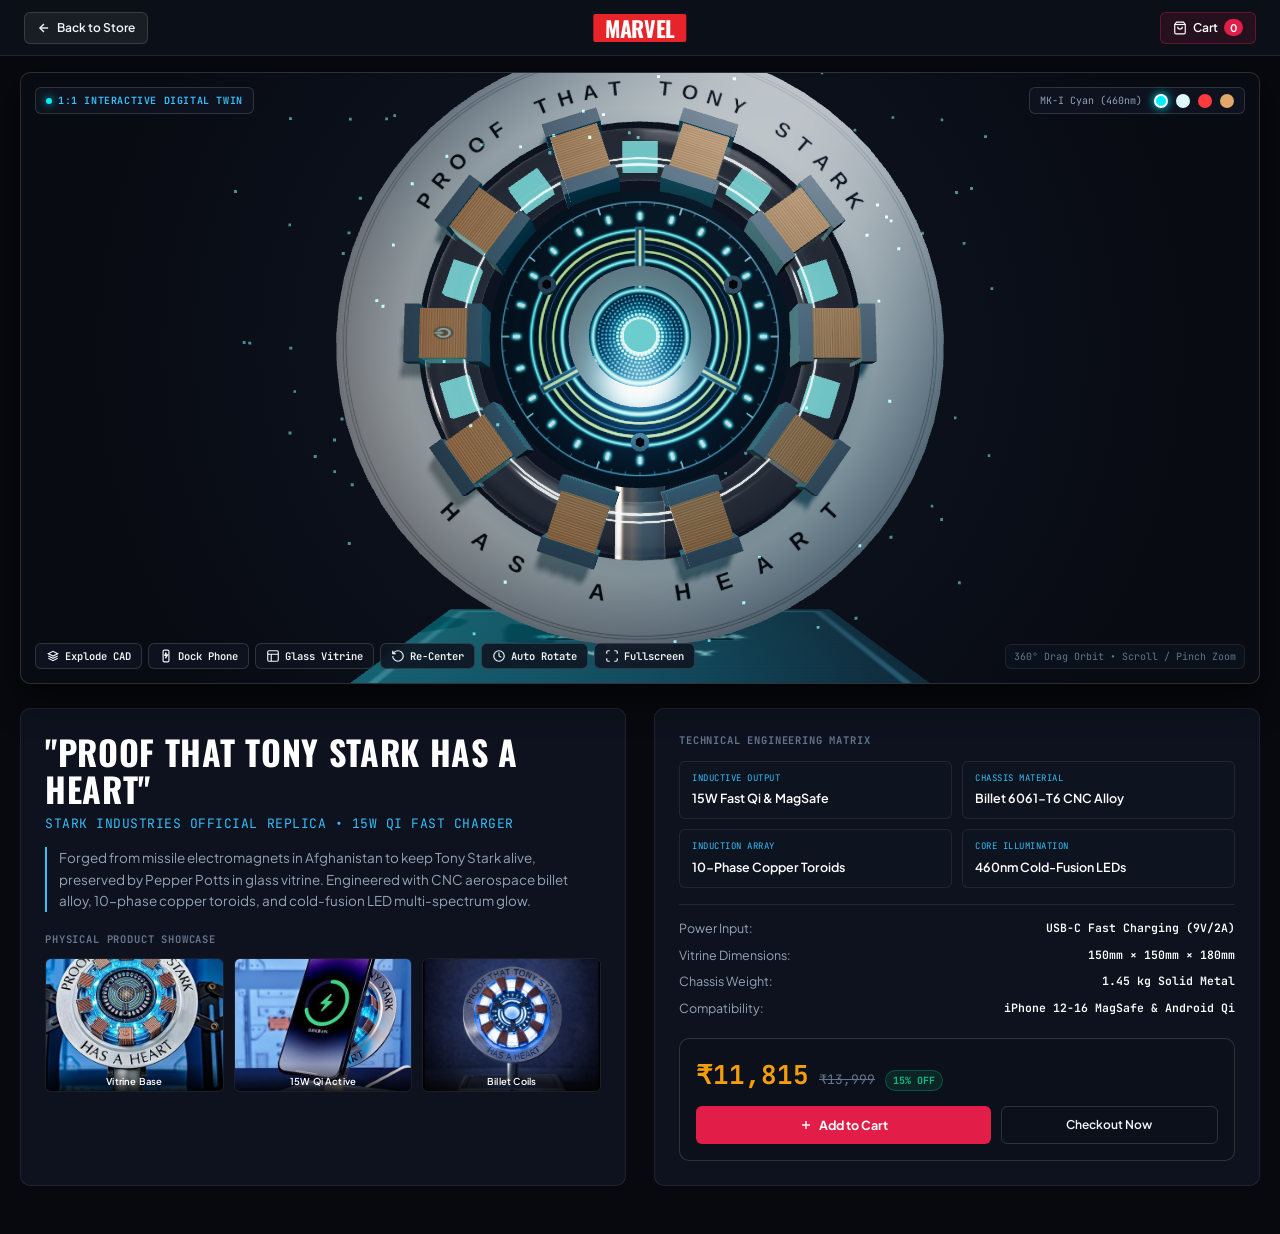
==== arc-reactor-3d.html @ 04ea58f2 "Refine header spacing, transparent collectibles bg, replace movie characters with catalogue, remove " ====
<!DOCTYPE html>
<html lang="en" dir="ltr">
<head>
  <meta charset="UTF-8" />
  <meta name="viewport" content="width=device-width, initial-scale=1.0, maximum-scale=1.0, user-scalable=no, viewport-fit=cover" />
  <title>Mark I Arc Reactor 1:1 3D Experience — Marvel Studios Collectibles</title>
  <meta name="description" content="Interactive 1:1 3D digital twin of Tony Stark's Mark I Arc Reactor wireless charger with CAD exploded view, vitrine display case, and multi-spectrum cold fusion illumination." />

  <!-- Favicon -->
  <link rel="icon" type="image/svg+xml" href="data:image/svg+xml,<svg xmlns='http://www.w3.org/2000/svg' viewBox='0 0 24 24' fill='%23e11b23'><rect width='24' height='24' rx='4' fill='%23e11b23'/><text x='12' y='16' font-size='12' font-weight='bold' fill='white' text-anchor='middle' font-family='sans-serif'>M</text></svg>" />

  <!-- Google Fonts: Bebas Neue, Oswald, Plus Jakarta Sans, Syne, JetBrains Mono -->
  <link rel="preconnect" href="https://fonts.googleapis.com">
  <link rel="preconnect" href="https://fonts.gstatic.com" crossorigin>
  <link href="https://fonts.googleapis.com/css2?family=Bebas+Neue&family=JetBrains+Mono:wght@400;500;600;700&family=Oswald:wght@500;600;700;800&family=Plus+Jakarta+Sans:wght@300;400;500;600;700;800&family=Syne:wght@600;700;800&display=swap" rel="stylesheet">

  <!-- Three.js & OrbitControls for 3D Arc Reactor Showcase -->
  <script src="assets/js/three.min.js"></script>
  <script src="assets/js/OrbitControls.js"></script>
  <script src="assets/js/arc-reactor-3d.js"></script>

  <style>
    :root {
      --bg-dark: #07090e;
      --bg-surface: rgba(12, 16, 25, 0.94);
      --bg-card: #0d121e;
      --accent-gold: #f59e0b;
      --accent-blue: #38bdf8;
      --accent-red: #e11d48;
      --accent-red-hover: #be123c;
      --text-pure: #ffffff;
      --text-main: #f1f5f9;
      --text-muted: #94a3b8;
      --text-dim: #64748b;
      --border-subtle: rgba(255, 255, 255, 0.08);
      --border-light: rgba(255, 255, 255, 0.14);
      --font-sans: 'Plus Jakarta Sans', -apple-system, BlinkMacSystemFont, sans-serif;
      --font-marvel: 'Oswald', 'Bebas Neue', 'Impact', sans-serif;
      --font-mono: 'JetBrains Mono', monospace;
      --radius-sm: 6px;
      --radius-md: 10px;
    }

    *, *::before, *::after {
      box-sizing: border-box;
      margin: 0;
      padding: 0;
    }

    body {
      background-color: var(--bg-dark);
      color: var(--text-main);
      font-family: var(--font-sans);
      font-size: 14px;
      line-height: 1.5;
      -webkit-font-smoothing: antialiased;
      min-height: 100vh;
      overflow-x: hidden;
    }

    /* Top Navigation Bar */
    .top-nav {
      position: sticky;
      top: 0;
      z-index: 100;
      background: var(--bg-surface);
      backdrop-filter: blur(20px);
      -webkit-backdrop-filter: blur(20px);
      border-bottom: 1px solid var(--border-subtle);
      height: 56px;
      display: flex;
      align-items: center;
      padding: 0 1.5rem;
    }
    .top-nav-inner {
      max-width: 1440px;
      width: 100%;
      margin: 0 auto;
      display: flex;
      align-items: center;
      justify-content: space-between;
      position: relative;
    }

    .btn-back-store {
      display: inline-flex;
      align-items: center;
      gap: 6px;
      background: rgba(255, 255, 255, 0.06);
      border: 1px solid var(--border-light);
      color: var(--text-main);
      font-family: var(--font-sans);
      font-size: 12px;
      font-weight: 600;
      text-decoration: none;
      padding: 6px 12px;
      border-radius: var(--radius-sm);
      transition: background 0.2s ease, border-color 0.2s ease, color 0.2s ease;
    }
    .btn-back-store:hover {
      background: rgba(255, 255, 255, 0.12);
      border-color: rgba(255, 255, 255, 0.3);
      color: #fff;
    }

    .brand-marvel-logo {
      background: #e62429;
      color: #fff;
      font-family: var(--font-marvel);
      font-size: 22px;
      font-weight: 800;
      letter-spacing: -0.02em;
      padding: 3px 12px;
      line-height: 1;
      text-decoration: none;
      border-radius: 2px;
      position: absolute;
      left: 50%;
      transform: translateX(-50%);
    }

    .btn-cart-nav {
      display: inline-flex;
      align-items: center;
      gap: 6px;
      background: rgba(225, 29, 72, 0.12);
      border: 1px solid rgba(225, 29, 72, 0.35);
      color: #fff;
      padding: 6px 12px;
      border-radius: var(--radius-sm);
      text-decoration: none;
      font-size: 12px;
      font-weight: 600;
      transition: background 0.2s ease;
    }
    .btn-cart-nav:hover {
      background: rgba(225, 29, 72, 0.25);
    }
    .cart-count {
      background: var(--accent-red);
      color: #fff;
      font-size: 10.5px;
      font-weight: 700;
      padding: 1px 6px;
      border-radius: 999px;
    }

    /* Big Screen 3D Stage Section */
    .stage-section {
      max-width: 1440px;
      margin: 0 auto;
      padding: 16px 20px 24px 20px;
    }

    .big-3d-card {
      position: relative;
      width: 100%;
      height: 68vh;
      min-height: 480px;
      max-height: 820px;
      background: radial-gradient(circle at 50% 45%, #0f1626 0%, #080b12 80%);
      border: 1px solid var(--border-light);
      border-radius: var(--radius-md);
      overflow: hidden;
      box-shadow: 0 12px 36px rgba(0, 0, 0, 0.65);
    }

    .big-3d-canvas-wrap {
      width: 100%;
      height: 100%;
      position: absolute;
      inset: 0;
      cursor: grab;
    }
    .big-3d-canvas-wrap:active {
      cursor: grabbing;
    }

    /* Top HUD in 3D Stage */
    .stage-top-hud {
      position: absolute;
      top: 14px;
      left: 14px;
      right: 14px;
      display: flex;
      justify-content: space-between;
      align-items: center;
      z-index: 10;
      pointer-events: none;
      flex-wrap: wrap;
      gap: 10px;
    }
    .stage-status-badge {
      display: inline-flex;
      align-items: center;
      gap: 6px;
      background: rgba(14, 20, 32, 0.88);
      border: 1px solid var(--border-light);
      padding: 5px 10px;
      border-radius: var(--radius-sm);
      font-family: var(--font-mono);
      font-size: 10px;
      font-weight: 700;
      color: var(--accent-blue);
      letter-spacing: 0.06em;
      pointer-events: auto;
    }
    .status-pulse-dot {
      width: 6px;
      height: 6px;
      border-radius: 50%;
      background: #00f0ff;
      box-shadow: 0 0 8px #00f0ff;
      animation: pulseAnim 1.6s infinite ease-in-out;
    }
    @keyframes pulseAnim {
      0%, 100% { opacity: 1; transform: scale(1); }
      50% { opacity: 0.4; transform: scale(0.85); }
    }

    .stage-spectrum-dock {
      display: inline-flex;
      align-items: center;
      gap: 8px;
      background: rgba(14, 20, 32, 0.88);
      border: 1px solid var(--border-light);
      padding: 5px 10px;
      border-radius: var(--radius-sm);
      pointer-events: auto;
    }
    .spectrum-title {
      font-family: var(--font-mono);
      font-size: 10px;
      color: var(--text-muted);
      margin-right: 4px;
    }
    .spectrum-dot {
      width: 14px;
      height: 14px;
      border-radius: 50%;
      border: 2px solid transparent;
      cursor: pointer;
      transition: transform 0.2s, border-color 0.2s;
    }
    .spectrum-dot:hover {
      transform: scale(1.2);
    }
    .spectrum-dot.active {
      border-color: #ffffff;
      box-shadow: 0 0 10px currentColor;
    }

    /* Bottom HUD Tools Dock */
    .stage-bottom-hud {
      position: absolute;
      bottom: 14px;
      left: 14px;
      right: 14px;
      display: flex;
      justify-content: space-between;
      align-items: center;
      z-index: 10;
      pointer-events: none;
      flex-wrap: wrap;
      gap: 8px;
    }
    .stage-tools-group {
      display: inline-flex;
      align-items: center;
      gap: 6px;
      pointer-events: auto;
      flex-wrap: wrap;
    }
    .stage-btn-tool {
      display: inline-flex;
      align-items: center;
      gap: 5px;
      padding: 5px 10px;
      border-radius: var(--radius-sm);
      background: rgba(14, 20, 32, 0.88);
      backdrop-filter: blur(10px);
      -webkit-backdrop-filter: blur(10px);
      border: 1px solid var(--border-light);
      color: var(--text-main);
      font-family: var(--font-mono);
      font-size: 10.5px;
      font-weight: 600;
      cursor: pointer;
      transition: all 0.2s ease;
    }
    .stage-btn-tool:hover {
      background: rgba(22, 32, 54, 0.95);
      border-color: var(--accent-blue);
      color: #fff;
    }
    .stage-btn-tool.active {
      background: rgba(56, 189, 248, 0.16);
      border-color: var(--accent-blue);
      color: var(--accent-blue);
      box-shadow: 0 0 10px rgba(56, 189, 248, 0.3);
    }

    .stage-hint-cue {
      font-family: var(--font-mono);
      font-size: 10px;
      color: var(--text-dim);
      background: rgba(14, 20, 32, 0.7);
      padding: 4px 8px;
      border-radius: var(--radius-sm);
      border: 1px solid var(--border-subtle);
    }

    /* Details Breakdown Below 3D Stage */
    .details-section {
      max-width: 1440px;
      margin: 0 auto;
      padding: 0 20px 48px 20px;
      display: grid;
      grid-template-columns: 1fr 1fr;
      gap: 28px;
    }
    @media (max-width: 900px) {
      .details-section {
        grid-template-columns: 1fr;
        gap: 20px;
      }
      .big-3d-card {
        height: 52vh;
        min-height: 380px;
      }
    }

    .details-left-col {
      background: var(--bg-card);
      border: 1px solid var(--border-subtle);
      border-radius: var(--radius-md);
      padding: 24px;
    }
    .details-main-title {
      font-family: var(--font-marvel);
      font-size: clamp(26px, 4vw, 34px);
      font-weight: 700;
      color: #fff;
      line-height: 1.1;
      margin-bottom: 6px;
      letter-spacing: 0.02em;
    }
    .details-sub {
      font-size: 13px;
      color: var(--accent-blue);
      font-family: var(--font-mono);
      margin-bottom: 14px;
      text-transform: uppercase;
      letter-spacing: 0.04em;
    }
    .details-story {
      font-size: 13.5px;
      color: var(--text-muted);
      line-height: 1.6;
      margin-bottom: 20px;
      padding-left: 12px;
      border-left: 2px solid var(--accent-blue);
    }

    /* Mini Gallery on Details Page */
    .details-gallery-title {
      font-family: var(--font-mono);
      font-size: 10.5px;
      font-weight: 700;
      color: var(--text-dim);
      letter-spacing: 0.08em;
      text-transform: uppercase;
      margin-bottom: 10px;
    }
    .details-gallery-grid {
      display: grid;
      grid-template-columns: repeat(3, 1fr);
      gap: 10px;
    }
    .details-thumb-card {
      position: relative;
      aspect-ratio: 4 / 3;
      border-radius: var(--radius-sm);
      overflow: hidden;
      background: #090c14;
      border: 1px solid var(--border-subtle);
    }
    .details-thumb-card img {
      width: 100%;
      height: 100%;
      object-fit: cover;
      display: block;
      transition: transform 0.3s ease;
    }
    .details-thumb-card:hover img {
      transform: scale(1.08);
    }
    .details-thumb-tag {
      position: absolute;
      bottom: 0;
      left: 0;
      right: 0;
      background: linear-gradient(to top, rgba(0,0,0,0.85) 0%, transparent 100%);
      color: #fff;
      font-size: 9.5px;
      font-weight: 600;
      text-align: center;
      padding: 10px 2px 3px 2px;
      letter-spacing: 0.02em;
      font-family: var(--font-sans);
    }

    /* Right Column: Engineering Specs & Purchase */
    .details-right-col {
      background: var(--bg-card);
      border: 1px solid var(--border-subtle);
      border-radius: var(--radius-md);
      padding: 24px;
      display: flex;
      flex-direction: column;
      justify-content: space-between;
      gap: 20px;
    }

    .specs-matrix {
      display: grid;
      grid-template-columns: repeat(2, 1fr);
      gap: 10px;
    }
    .spec-item {
      background: rgba(14, 20, 32, 0.72);
      border: 1px solid var(--border-subtle);
      border-radius: var(--radius-sm);
      padding: 10px 12px;
    }
    .spec-tag {
      font-family: var(--font-mono);
      font-size: 9px;
      color: var(--accent-blue);
      letter-spacing: 0.5px;
      text-transform: uppercase;
      display: block;
      margin-bottom: 2px;
    }
    .spec-val {
      font-family: var(--font-sans);
      font-size: 12.5px;
      font-weight: 600;
      color: var(--text-pure);
    }

    .tech-list {
      list-style: none;
      display: flex;
      flex-direction: column;
      gap: 8px;
      font-size: 12.5px;
      color: var(--text-muted);
      border-top: 1px solid var(--border-subtle);
      padding-top: 14px;
    }
    .tech-list li {
      display: flex;
      justify-content: space-between;
    }
    .tech-list li span:last-child {
      color: #fff;
      font-weight: 600;
      font-family: var(--font-mono);
      font-size: 11.5px;
    }

    /* Purchase Box */
    .purchase-box {
      background: rgba(12, 17, 27, 0.85);
      border: 1px solid var(--border-light);
      border-radius: var(--radius-md);
      padding: 16px;
    }
    .price-row {
      display: flex;
      align-items: baseline;
      gap: 10px;
      margin-bottom: 12px;
    }
    .curr-price {
      font-family: var(--font-mono);
      font-size: 26px;
      font-weight: 700;
      color: var(--accent-gold);
    }
    .mrp-price {
      font-family: var(--font-mono);
      font-size: 13px;
      color: var(--text-dim);
      text-decoration: line-through;
    }
    .discount-pill {
      font-family: var(--font-mono);
      font-size: 10px;
      font-weight: 700;
      color: #10b981;
      background: rgba(16, 185, 129, 0.12);
      border: 1px solid rgba(16, 185, 129, 0.3);
      padding: 2px 7px;
      border-radius: 999px;
    }

    .action-row {
      display: flex;
      gap: 10px;
    }
    .btn-buy-primary {
      flex: 1.4;
      display: inline-flex;
      align-items: center;
      justify-content: center;
      gap: 6px;
      padding: 9px 16px;
      border-radius: var(--radius-sm);
      background: var(--accent-red);
      color: #ffffff;
      border: none;
      font-family: var(--font-sans);
      font-size: 12.5px;
      font-weight: 700;
      cursor: pointer;
      transition: background 0.2s ease, box-shadow 0.2s ease;
      text-decoration: none;
    }
    .btn-buy-primary:hover {
      background: var(--accent-red-hover);
      box-shadow: 0 0 16px rgba(225, 29, 72, 0.4);
    }

    .btn-buy-secondary {
      flex: 1;
      display: inline-flex;
      align-items: center;
      justify-content: center;
      gap: 6px;
      padding: 9px 14px;
      border-radius: var(--radius-sm);
      background: transparent;
      color: var(--text-main);
      border: 1px solid var(--border-light);
      font-family: var(--font-sans);
      font-size: 12px;
      font-weight: 600;
      cursor: pointer;
      text-decoration: none;
      transition: border-color 0.2s ease, color 0.2s ease;
    }
    .btn-buy-secondary:hover {
      border-color: var(--accent-blue);
      color: var(--accent-blue);
    }

    /* Toast Notification */
    .hud-toast {
      position: fixed;
      bottom: 24px;
      right: 24px;
      background: #111827;
      color: #ffffff;
      border: 1px solid rgba(56, 189, 248, 0.4);
      padding: 10px 18px;
      border-radius: var(--radius-sm);
      font-size: 12.5px;
      font-weight: 600;
      box-shadow: 0 8px 24px rgba(0, 0, 0, 0.6);
      z-index: 500;
      opacity: 0;
      pointer-events: none;
      transform: translateY(12px);
      transition: opacity 0.25s ease, transform 0.25s ease;
    }
    .hud-toast.active {
      opacity: 1;
      transform: translateY(0);
      pointer-events: auto;
    }
  </style>
</head>
<body>

  <!-- Top Navigation Header -->
  <nav class="top-nav">
    <div class="top-nav-inner">
      <a href="index.html#hero3dSection" class="btn-back-store" title="Return to Marvel Store">
        <svg width="14" height="14" viewBox="0 0 24 24" fill="none" stroke="currentColor" stroke-width="2.4"><line x1="19" y1="12" x2="5" y2="12"></line><polyline points="12 19 5 12 12 5"></polyline></svg>
        <span>Back to Store</span>
      </a>

      <a href="index.html" class="brand-marvel-logo" aria-label="Marvel Store Home">
        MARVEL
      </a>

      <a href="cart.html" class="btn-cart-nav" title="View Cart">
        <svg width="14" height="14" viewBox="0 0 24 24" fill="none" stroke="currentColor" stroke-width="2"><path d="M6 2L3 6v14a2 2 0 0 0 2 2h14a2 2 0 0 0 2-2V6l-3-4z"></path><line x1="3" y1="6" x2="21" y2="6"></line><path d="M16 10a4 4 0 0 1-8 0"></path></svg>
        <span>Cart</span>
        <span class="cart-count" id="cartCountBadge">0</span>
      </a>
    </div>
  </nav>

  <!-- Big Screen 3D Stage Section -->
  <section class="stage-section">
    <div class="big-3d-card" id="big3dCard">
      
      <!-- Three.js Canvas Container -->
      <div id="arc3dCanvasContainer" class="big-3d-canvas-wrap"></div>

      <!-- Top HUD in 3D Stage -->
      <div class="stage-top-hud">
        <div class="stage-status-badge">
          <span class="status-pulse-dot"></span>
          <span>1:1 INTERACTIVE DIGITAL TWIN</span>
        </div>

        <!-- Color Spectrum Selector -->
        <div class="stage-spectrum-dock">
          <span class="spectrum-title" id="arcSpectrumName">MK-I Cyan (460nm)</span>
          <button class="spectrum-dot active" data-mode="classic" style="background:#00f0ff; color:#00f0ff;" title="MK-I Cyan (460nm)" onclick="ArcReactor3D.setColorMode('classic')"></button>
          <button class="spectrum-dot" data-mode="vibranium" style="background:#dff9fb; color:#dff9fb;" title="Overdrive White-Blue" onclick="ArcReactor3D.setColorMode('vibranium')"></button>
          <button class="spectrum-dot" data-mode="nanotech" style="background:#ff3b3b; color:#ff3b3b;" title="MK-85 Nano Crimson" onclick="ArcReactor3D.setColorMode('nanotech')"></button>
          <button class="spectrum-dot" data-mode="stealth" style="background:#e2a86a; color:#e2a86a;" title="Tungsten Amber" onclick="ArcReactor3D.setColorMode('stealth')"></button>
        </div>
      </div>

      <!-- Bottom HUD Tools Dock -->
      <div class="stage-bottom-hud">
        <div class="stage-tools-group">
          <!-- 1. Explode CAD -->
          <button class="stage-btn-tool" id="arcBtnExplode" onclick="ArcReactor3D.toggleExplode()" title="Exploded CAD Schematic View">
            <svg viewBox="0 0 24 24" width="14" height="14" fill="none" stroke="currentColor" stroke-width="2"><path d="M4 8l8-4 8 4-8 4-8-4zm0 8l8 4 8-4M4 12l8 4 8-4"/></svg>
            <span class="btn-label">Explode CAD</span>
          </button>

          <!-- 2. Dock Phone -->
          <button class="stage-btn-tool" id="arcBtnDock" onclick="ArcReactor3D.toggleDockPhone()" title="Simulate 15W Qi Magnetic Phone Charging">
            <svg viewBox="0 0 24 24" width="14" height="14" fill="none" stroke="currentColor" stroke-width="2"><rect x="7" y="2" width="10" height="20" rx="2"/><polygon points="12 6 10 11 13 11 11 16 15 10 12 10 12 6" fill="currentColor"/></svg>
            <span class="btn-label">Dock Phone</span>
          </button>

          <!-- 3. Glass Vitrine -->
          <button class="stage-btn-tool" id="arcBtnVitrine" onclick="ArcReactor3D.toggleVitrine()" title="Pepper Potts Memorial Glass Vitrine Display Case">
            <svg viewBox="0 0 24 24" width="14" height="14" fill="none" stroke="currentColor" stroke-width="2"><rect x="3" y="3" width="18" height="18" rx="2"/><path d="M3 9h18M9 21V9"/></svg>
            <span class="btn-label">Glass Vitrine</span>
          </button>

          <!-- 4. Re-Center -->
          <button class="stage-btn-tool" onclick="ArcReactor3D.resetCamera()" title="Re-center 3D View">
            <svg viewBox="0 0 24 24" width="14" height="14" fill="none" stroke="currentColor" stroke-width="2"><path d="M3 12a9 9 0 1 0 9-9 9.75 9.75 0 0 0-6.74 2.74L3 8"/><polyline points="3 3 3 8 8 8"/></svg>
            <span class="btn-label">Re-Center</span>
          </button>

          <!-- 5. Auto Rotate -->
          <button class="stage-btn-tool" id="arcBtnAutoRotate" onclick="ArcReactor3D.toggleAutoRotate()" title="Continuous 360° Turntable Rotation">
            <svg viewBox="0 0 24 24" width="14" height="14" fill="none" stroke="currentColor" stroke-width="2"><circle cx="12" cy="12" r="9"/><polyline points="12 6 12 12 16 14"/></svg>
            <span class="btn-label">Auto Rotate</span>
          </button>

          <!-- 6. Fullscreen -->
          <button class="stage-btn-tool" onclick="toggleStageFullscreen()" title="Toggle Fullscreen Canvas">
            <svg viewBox="0 0 24 24" width="14" height="14" fill="none" stroke="currentColor" stroke-width="2"><path d="M8 3H5a2 2 0 0 0-2 2v3m18 0V5a2 2 0 0 0-2-2h-3m0 18h3a2 2 0 0 0 2-2v-3M3 16v3a2 2 0 0 0 2 2h3"/></svg>
            <span class="btn-label">Fullscreen</span>
          </button>
        </div>

        <div class="stage-hint-cue" id="arcDockStatus">
          360&deg; Drag Orbit &bull; Scroll / Pinch Zoom
        </div>
      </div>

    </div>
  </section>

  <!-- Technical Breakdown & Physical Product Details Below 3D Stage -->
  <section class="details-section">
    
    <!-- Left Column: Story & Product Gallery -->
    <div class="details-left-col">
      <h1 class="details-main-title">"PROOF THAT TONY STARK HAS A HEART"</h1>
      <p class="details-sub">Stark Industries Official Replica &bull; 15W Qi Fast Charger</p>
      
      <p class="details-story">
        Forged from missile electromagnets in Afghanistan to keep Tony Stark alive, preserved by Pepper Potts in glass vitrine. Engineered with CNC aerospace billet alloy, 10-phase copper toroids, and cold-fusion LED multi-spectrum glow.
      </p>

      <h3 class="details-gallery-title">Physical Product Showcase</h3>
      <div class="details-gallery-grid">
        <div class="details-thumb-card">
          <img src="assets/images/p_arc_reactor_charger.jpg" alt="Arc Reactor Vitrine Base" />
          <span class="details-thumb-tag">Vitrine Base</span>
        </div>
        <div class="details-thumb-card">
          <img src="assets/images/p_arc_reactor_charging.jpg" alt="15W Qi Charging in Action" />
          <span class="details-thumb-tag">15W Qi Active</span>
        </div>
        <div class="details-thumb-card">
          <img src="assets/images/arc_reactor_real_front.jpg" alt="Billet Alloy Toroids Macro" />
          <span class="details-thumb-tag">Billet Coils</span>
        </div>
      </div>
    </div>

    <!-- Right Column: Engineering Matrix & Purchase -->
    <div class="details-right-col">
      <div>
        <h3 class="details-gallery-title" style="margin-bottom:12px;">Technical Engineering Matrix</h3>
        <div class="specs-matrix">
          <div class="spec-item">
            <span class="spec-tag">INDUCTIVE OUTPUT</span>
            <span class="spec-val">15W Fast Qi & MagSafe</span>
          </div>
          <div class="spec-item">
            <span class="spec-tag">CHASSIS MATERIAL</span>
            <span class="spec-val">Billet 6061-T6 CNC Alloy</span>
          </div>
          <div class="spec-item">
            <span class="spec-tag">INDUCTION ARRAY</span>
            <span class="spec-val">10-Phase Copper Toroids</span>
          </div>
          <div class="spec-item">
            <span class="spec-tag">CORE ILLUMINATION</span>
            <span class="spec-val">460nm Cold-Fusion LEDs</span>
          </div>
        </div>

        <ul class="tech-list" style="margin-top:16px;">
          <li><span>Power Input:</span><span>USB-C Fast Charging (9V/2A)</span></li>
          <li><span>Vitrine Dimensions:</span><span>150mm &times; 150mm &times; 180mm</span></li>
          <li><span>Chassis Weight:</span><span>1.45 kg Solid Metal</span></li>
          <li><span>Compatibility:</span><span>iPhone 12-16 MagSafe &amp; Android Qi</span></li>
        </ul>
      </div>

      <!-- Purchase Box -->
      <div class="purchase-box">
        <div class="price-row">
          <span class="curr-price">&#8377;11,815</span>
          <span class="mrp-price">&#8377;13,999</span>
          <span class="discount-pill">15% OFF</span>
        </div>

        <div class="action-row">
          <button class="btn-buy-primary" onclick="addToCartAndNotify()">
            <svg width="14" height="14" viewBox="0 0 24 24" fill="none" stroke="currentColor" stroke-width="2.4"><line x1="12" y1="5" x2="12" y2="19"></line><line x1="5" y1="12" x2="19" y2="12"></line></svg>
            <span>Add to Cart</span>
          </button>
          <a href="cart.html" class="btn-buy-secondary">
            <span>Checkout Now</span>
          </a>
        </div>
      </div>

    </div>

  </section>

  <!-- Notification Toast -->
  <div class="hud-toast" id="hudToast">Added to Cart!</div>

  <script>
    // Initialize 3D Engine on page load
    document.addEventListener('DOMContentLoaded', function() {
      if (window.ArcReactor3D) {
        ArcReactor3D.init('arc3dCanvasContainer');
      }
      updateCartBadge();
    });

    // Cart LocalStorage Sync
    function getStoredCart() {
      try {
        return JSON.parse(localStorage.getItem('marvel_cart')) || [];
      } catch (e) {
        return [];
      }
    }

    function updateCartBadge() {
      const cart = getStoredCart();
      const count = cart.reduce((acc, item) => acc + (item.quantity || 1), 0);
      const badge = document.getElementById('cartCountBadge');
      if (badge) badge.textContent = count;
    }

    function addToCartAndNotify() {
      const cart = getStoredCart();
      const existing = cart.find(item => item.id === 31);
      if (existing) {
        existing.quantity = (existing.quantity || 1) + 1;
      } else {
        cart.push({
          id: 31,
          name: "Proof That Tony Stark Has A Heart - Mark I Arc Reactor",
          price: 11815,
          image: "assets/images/p_arc_reactor_charger.jpg",
          quantity: 1,
          variation: "Standard Aluminum Vitrine"
        });
      }
      localStorage.setItem('marvel_cart', JSON.stringify(cart));
      updateCartBadge();
      showToast("Added Arc Reactor to Cart!");
    }

    function showToast(msg) {
      const toast = document.getElementById('hudToast');
      if (!toast) return;
      toast.textContent = msg;
      toast.classList.add('active');
      setTimeout(() => { toast.classList.remove('active'); }, 2200);
    }

    // Fullscreen Toggle for 3D Stage
    function toggleStageFullscreen() {
      const card = document.getElementById('big3dCard');
      if (!card) return;
      if (!document.fullscreenElement) {
        if (card.requestFullscreen) card.requestFullscreen();
        else if (card.webkitRequestFullscreen) card.webkitRequestFullscreen();
      } else {
        if (document.exitFullscreen) document.exitFullscreen();
      }
    }
  </script>

</body>
</html>
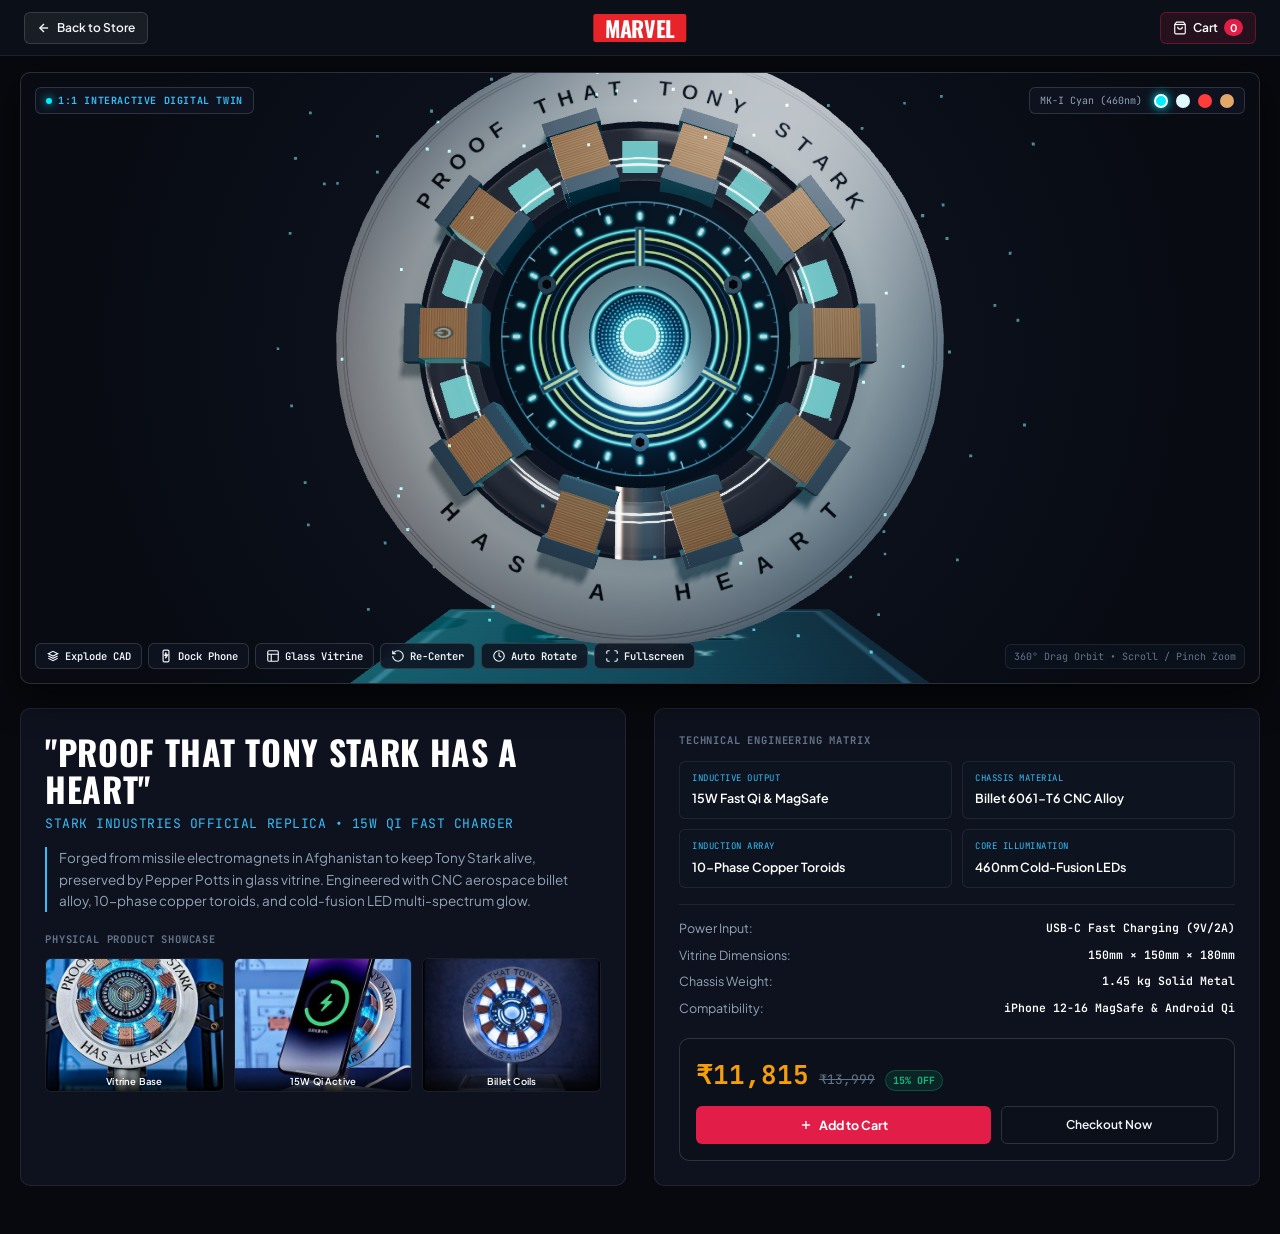
==== commit 37c2ec69: "Optimize for high 60-120 FPS, zero touch latency, adaptive mobile DPR, and off-screen auto-pause" ====
--- a/arc-reactor-3d.html
+++ b/arc-reactor-3d.html
@@ -56,6 +56,18 @@
       -webkit-font-smoothing: antialiased;
       min-height: 100vh;
       overflow-x: hidden;
+      touch-action: pan-y;
+      -webkit-overflow-scrolling: touch;
+    }
+
+    /* Zero-latency mobile touch response & hardware compositor acceleration */
+    button, a, input, select, .stage-btn-tool, .color-pill, .btn-action {
+      touch-action: manipulation;
+      -webkit-tap-highlight-color: transparent;
+    }
+    .big-3d-stage {
+      transform: translateZ(0);
+      backface-visibility: hidden;
     }
 
     /* Top Navigation Bar */
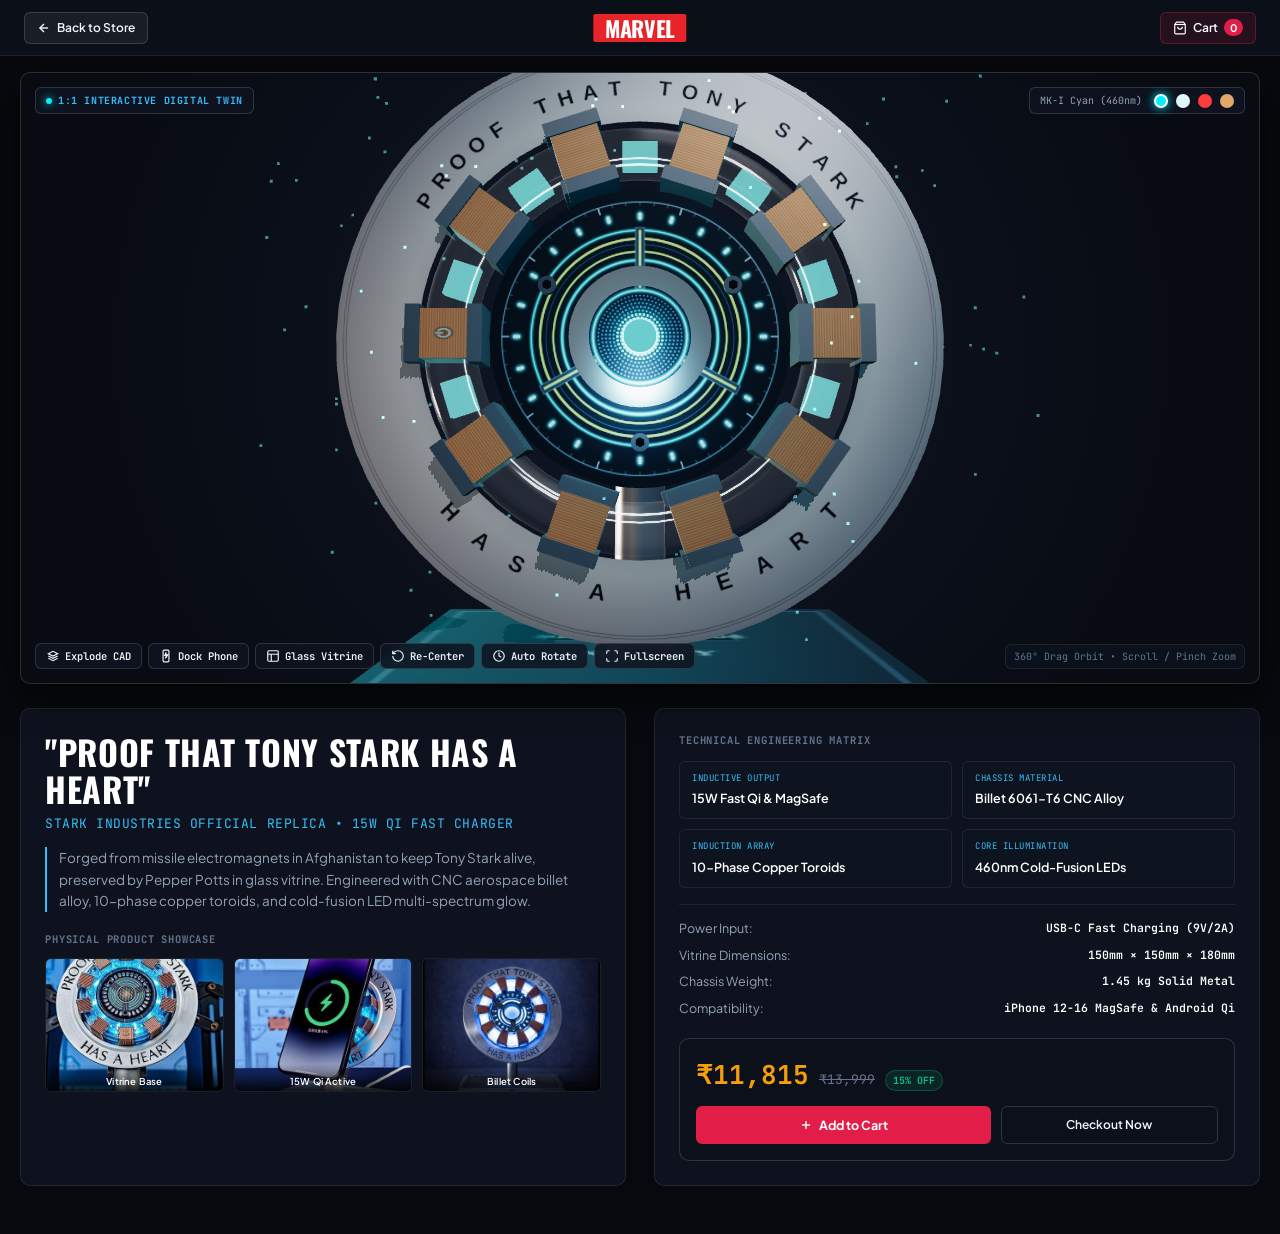
==== commit d6c96800: "Enable full vertical and horizontal finger touch interaction on 3D Arc Reactor" ====
--- a/arc-reactor-3d.html
+++ b/arc-reactor-3d.html
@@ -183,6 +183,13 @@
       position: absolute;
       inset: 0;
       cursor: grab;
+      touch-action: none !important;
+    }
+    .big-3d-canvas-wrap canvas {
+      width: 100% !important;
+      height: 100% !important;
+      touch-action: none !important;
+      pointer-events: auto !important;
     }
     .big-3d-canvas-wrap:active {
       cursor: grabbing;
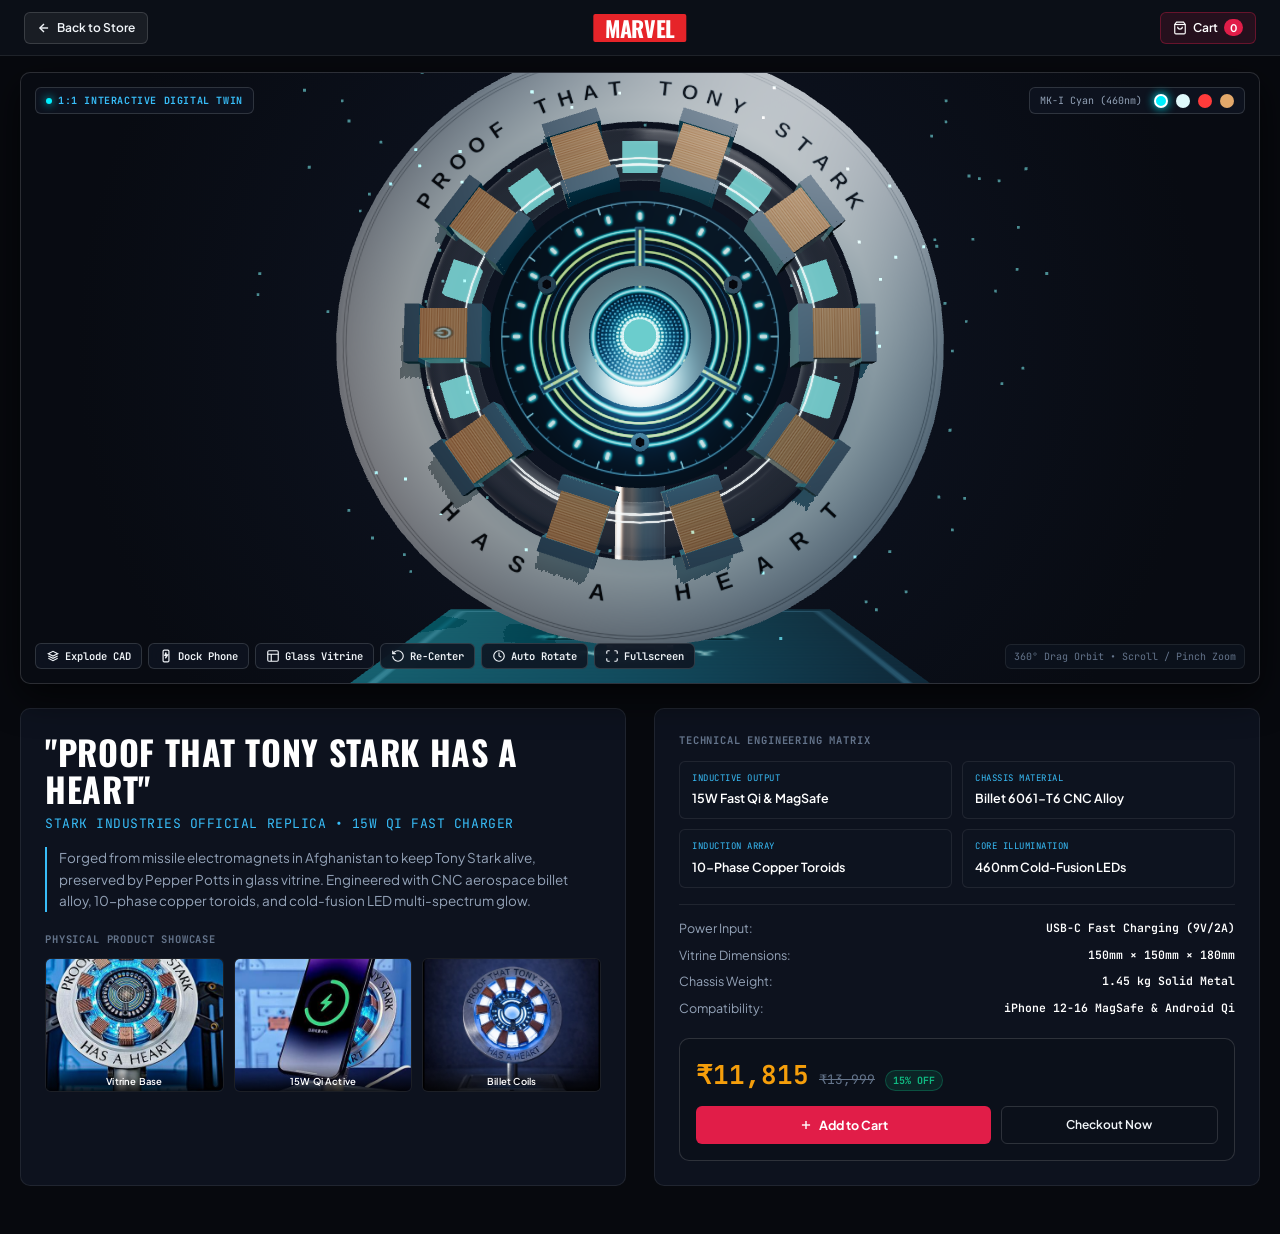
==== commit 00f95026: "Update branding to Marvel Verse, add support email, optimize search bar for desktop/mobile, and enha" ====
--- a/arc-reactor-3d.html
+++ b/arc-reactor-3d.html
@@ -3,7 +3,7 @@
 <head>
   <meta charset="UTF-8" />
   <meta name="viewport" content="width=device-width, initial-scale=1.0, maximum-scale=1.0, user-scalable=no, viewport-fit=cover" />
-  <title>Mark I Arc Reactor 1:1 3D Experience — Marvel Studios Collectibles</title>
+  <title>Mark I Arc Reactor 1:1 3D Experience — Marvel Verse</title>
   <meta name="description" content="Interactive 1:1 3D digital twin of Tony Stark's Mark I Arc Reactor wireless charger with CAD exploded view, vitrine display case, and multi-spectrum cold fusion illumination." />
 
   <!-- Favicon -->
